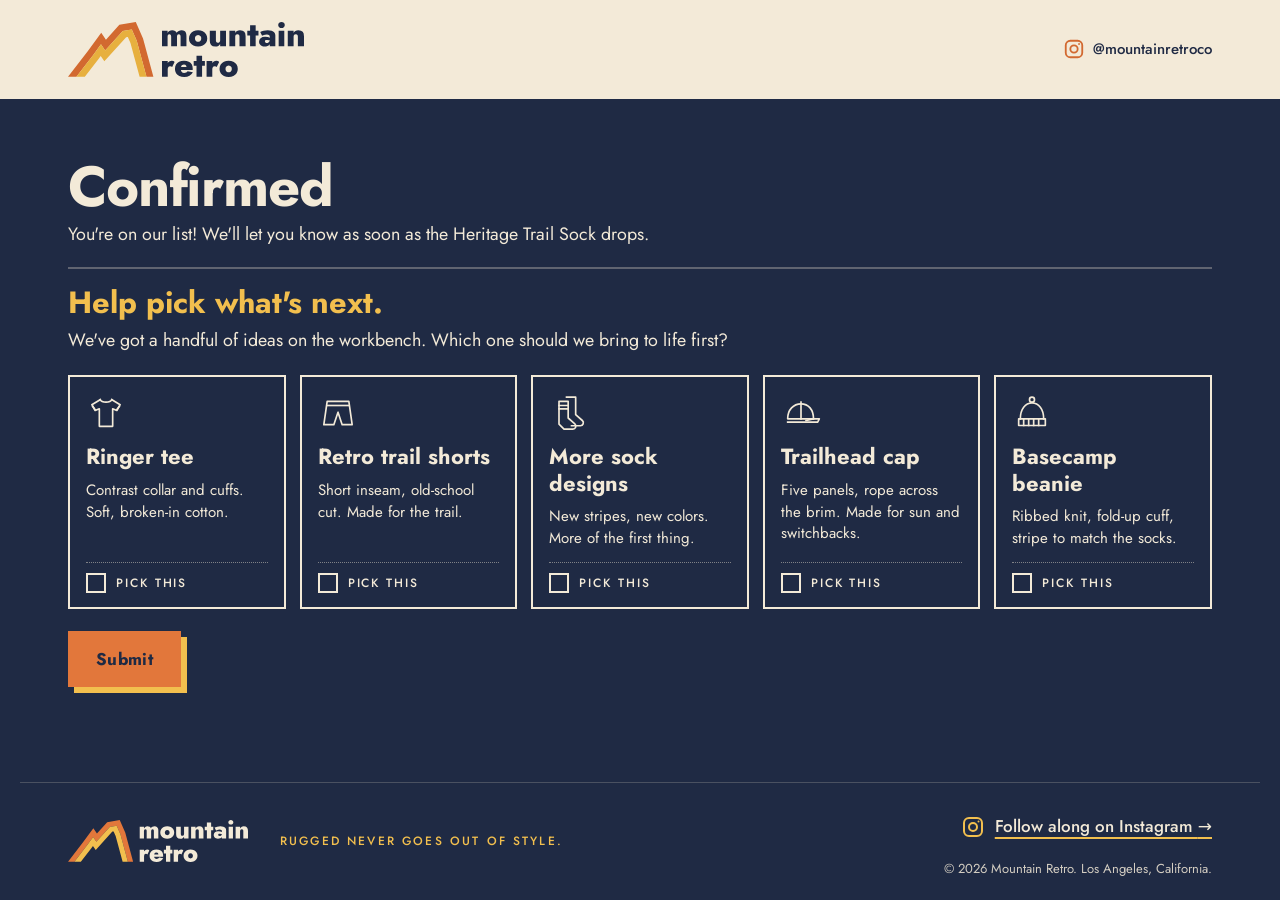
==== thank-you/index.html @ d69881cb "Version the stylesheet link so browsers pick up the new sage color Co-Authored-By: Claude Opus 5.5 <" ====
<!doctype html>
<html lang="en">
<head>
<meta charset="utf-8">
<meta name="viewport" content="width=device-width, initial-scale=1">
<title>You're on the list | Mountain Retro</title>
<meta name="robots" content="noindex">
<meta name="theme-color" content="#1f2a44">
<link rel="icon" type="image/svg+xml" href="../assets/img/favicon.svg">
<link rel="preload" href="../assets/fonts/jost-latin-700-normal.woff2" as="font" type="font/woff2" crossorigin>
<link rel="stylesheet" href="../assets/site.css?v=2">
<script>
  /* ---------------------------------------------------------------
     POLL STORAGE
     Paste the URL of the endpoint that saves votes (for example the
     Google Apps Script web app described in README.md). Until this is
     set, the page says plainly that votes are NOT being saved.
     --------------------------------------------------------------- */
  window.MR_POLL_ENDPOINT = "https://script.google.com/macros/s/AKfycbyuEu_ULR9PY1YsqTiw3uSt2c7VTjY5VEg5aHToPqflirYzflvzITsJSUspZycbG3fU/exec";
</script>
<style>
.setup-note { display: none; background: var(--sock-red); color: #fff; }
.setup-note.show { display: block; }
.setup-note .wrap { padding-top: 10px; padding-bottom: 10px; font-size: 14px; }
.setup-note code { font-family: ui-monospace, Menlo, monospace; font-size: 13px; }

.poll-page { min-height: 100vh; min-height: 100svh; display: flex; flex-direction: column; background: var(--navy); }
.poll-page .masthead { background: var(--cream); }
.social-head { display: inline-flex; align-items: center; gap: 8px; min-height: 44px; font-size: 15px; font-weight: 500; text-decoration: none; color: var(--navy); }
.social-head svg { color: var(--orange); }
.social-head:hover span { text-decoration: underline; }
.poll-page main { flex: 1; display: flex; }
.poll { background: var(--navy); color: var(--cream); flex: 1; display: flex; align-items: center; }
.poll .wrap { width: 100%; }
.poll .wrap { padding-top: clamp(24px, 3vh, 48px); padding-bottom: clamp(24px, 3vh, 48px); }
.poll-head { margin-bottom: 22px; }
.poll-head p { margin: 8px 0 0; font-size: clamp(16px, 1.4vw, 19px); line-height: 1.45; max-width: 720px; }
.poll-head .ask { margin-top: 20px; border-top: 2px solid rgba(243, 234, 216, .3); padding-top: 18px; }
.poll h2 { margin: 0; font-size: clamp(24px, 2.4vw, 34px); line-height: 1.05; font-weight: 700; color: var(--gold-on-navy); }
.poll-page .foot .wrap { padding-top: 22px; padding-bottom: 22px; border-top: 1px solid rgba(243, 234, 216, .2); }
.poll h1 { margin: 0; font-size: clamp(40px, 4.4vw, 60px); line-height: .95; font-weight: 700; letter-spacing: -.02em; }

.ballot { border: 0; margin: 0; padding: 0; display: grid; grid-template-columns: repeat(5, minmax(0, 1fr)); gap: 14px; }
.ballot legend { position: absolute; left: -9999px; }
.opt { position: relative; }
.opt input { position: absolute; opacity: 0; top: 24px; left: 24px; width: 1px; height: 1px; margin: 0; pointer-events: none; }
.opt label {
  display: grid; grid-template-rows: auto 1fr auto; gap: 12px; height: 100%;
  padding: 16px 16px 14px;
  border: 2px solid var(--cream); cursor: pointer;
  transition: background .12s ease, color .12s ease;
}
.opt svg { width: 40px; height: 40px; }
.opt .name { font-size: 22px; font-weight: 700; line-height: 1.05; }
.opt .desc { font-size: 15px; line-height: 1.45; display: block; margin-top: 8px; font-weight: 400; }
.opt .box { display: flex; align-items: center; gap: 10px; font-size: 12px; font-weight: 500; letter-spacing: .16em; text-transform: uppercase; padding-top: 10px; border-top: 1px dotted rgba(243, 234, 216, .45); }
.opt input:checked + label .box { border-top-color: rgba(31, 42, 68, .35); }
.opt input:checked + label svg { color: var(--orange); }
.opt .box::before { content: ""; width: 20px; height: 20px; border: 2px solid currentColor; flex: none; }
.opt label:hover { background: rgba(243, 234, 216, .08); }
.opt input:focus-visible + label { outline: 3px solid var(--gold-on-navy); outline-offset: 3px; }
.opt input:checked + label { background: var(--cream); color: var(--navy); }
.opt input:checked + label .box::before { background: var(--navy); box-shadow: inset 0 0 0 3px var(--cream); }
.opt input:disabled + label { cursor: default; }

.poll-actions { display: flex; flex-wrap: wrap; align-items: center; gap: 12px 28px; margin-top: 22px; }
.poll .btn { background: var(--orange-on-navy); color: var(--navy); border-color: var(--orange-on-navy); box-shadow: 6px 6px 0 var(--gold-on-navy); }
.poll .btn:hover { box-shadow: 4px 4px 0 var(--gold-on-navy); }
.poll .btn[disabled] { opacity: .55; cursor: not-allowed; transform: none; }
.status { margin: 0; font-size: 16px; min-height: 1.5em; flex-basis: 100%; }
.status.ok { color: var(--gold-on-navy); font-weight: 700; }
.status.warn { color: var(--cream); background: var(--sock-red); padding: 8px 12px; font-weight: 500; }

@media (max-width: 999px) {
  .ballot { grid-template-columns: repeat(3, minmax(0, 1fr)); }
}
@media (max-width: 1100px) {
  .opt .name { font-size: 19px; }
  .opt .desc { font-size: 14px; }
}
@media (max-height: 800px) and (min-width: 561px) {
  .poll-page .masthead .wrap { padding-top: 14px; padding-bottom: 14px; }
  .poll .wrap { padding-top: 20px; padding-bottom: 20px; }
  .poll h1 { font-size: clamp(36px, 3.6vw, 48px); }
  .poll-head { margin-bottom: 16px; }
  .poll-head p { margin-top: 4px; }
  .poll-head .ask { margin-top: 12px; padding-top: 12px; }
  .opt .desc { margin-top: 4px; }
  .opt svg { width: 32px; height: 32px; }
  .opt label { gap: 8px; padding-top: 12px; padding-bottom: 12px; }
  .poll .wrap { padding-top: 14px; padding-bottom: 14px; }
  .poll-actions { margin-top: 16px; }
  .poll-page .foot .wrap { padding-top: 14px; padding-bottom: 14px; }
  .opt label { gap: 10px; padding-top: 14px; }
}
@media (max-width: 900px) {
  .poll-head .ask { margin-top: 16px; padding-top: 14px; }
  .ballot { grid-template-columns: repeat(2, minmax(0, 1fr)); gap: 10px; }
  .opt label { gap: 8px; padding: 12px 14px; }
  .opt svg { width: 40px; height: 40px; }
}
@media (max-width: 560px) {
  .poll-page .masthead .wrap { padding-top: 12px; padding-bottom: 12px; }
  .poll-page .masthead .logo img { width: 150px; }
  .social-head span { display: none; }
  .poll-page .foot .tag { display: none; }
  .poll .wrap { padding-top: 20px; padding-bottom: 24px; }
  .poll-head { margin-bottom: 18px; }
  .poll-head p { margin-top: 6px; font-size: 15px; }
  .poll h1 { font-size: 36px; }
  .poll h2 { font-size: 22px; }
  .ballot { gap: 8px; }
  .opt label { padding: 10px 12px; gap: 6px; }
  .opt svg { width: 32px; height: 32px; }
  .opt .name { font-size: 17px; }
  .opt .desc { font-size: 13px; line-height: 1.35; margin-top: 4px; }
  .opt .box { font-size: 11px; letter-spacing: .12em; }
  .opt .box::before { width: 16px; height: 16px; }
  .poll-actions { margin-top: 18px; }
  .poll .btn { width: 100%; }
}
</style>
</head>
<body class="poll-page">

<div class="setup-note" id="setup-note" role="note">
  <div class="wrap"><strong>Setup needed:</strong> poll votes are not being saved yet. Add an endpoint URL to <code>MR_POLL_ENDPOINT</code> in <code>thank-you/index.html</code> (see README).</div>
</div>

<header class="masthead">
  <div class="wrap">
    <a class="logo" href="../" aria-label="Mountain Retro home">
      <img src="../assets/img/mountain-retro-lockup-light-transparent.svg" alt="Mountain Retro" width="236" height="55">
    </a>
    <a class="social social-head" href="https://www.instagram.com/mountainretroco/" target="_blank" rel="noopener" aria-label="Mountain Retro on Instagram (opens in a new tab)">
        <svg viewBox="0 0 24 24" width="22" height="22" fill="none" stroke="currentColor" stroke-width="2" aria-hidden="true"><rect x="3" y="3" width="18" height="18" rx="5"/><circle cx="12" cy="12" r="4"/><circle cx="17.5" cy="6.5" r="1" fill="currentColor" stroke="none"/></svg>
        <span>@mountainretroco</span>
      </a>
  </div>
</header>

<main>
  <section class="poll" aria-labelledby="confirm-title">
    <div class="wrap">
      <div class="poll-head">
        <div>
          <h1 id="confirm-title">Confirmed</h1>
          <p>You're on our list! We'll let you know as soon as the Heritage Trail Sock drops.</p>
        </div>
        <div class="ask">
          <h2 id="poll-title">Help pick what's next.</h2>
          <p>We've got a handful of ideas on the workbench. Which one should we bring to life first?</p>
        </div>
      </div>

      <form id="poll" novalidate>
        <fieldset class="ballot">
          <legend>What should Mountain Retro make next?</legend>
          <div class="opt">
            <input type="radio" name="choice" id="c-tee" value="ringer-tee">
            <label for="c-tee">
              <svg viewBox="0 0 48 48" fill="none" stroke="currentColor" stroke-width="2" stroke-linecap="square" stroke-linejoin="round" aria-hidden="true"><path d="M17 8 7 14l4 7 5-2v21h16V19l5 2 4-7-10-6"/><path d="M17 8c2 4 12 4 14 0"/><path d="M8 16l3 4M40 16l-3 4"/></svg><span><span class="name">Ringer tee</span><span class="desc">Contrast collar and cuffs. Soft, broken-in cotton.</span></span>
              <span class="box">Pick this</span>
            </label>
          </div>
          <div class="opt">
            <input type="radio" name="choice" id="c-shorts" value="retro-trail-shorts">
            <label for="c-shorts">
              <svg viewBox="0 0 48 48" fill="none" stroke="currentColor" stroke-width="2" stroke-linecap="square" stroke-linejoin="round" aria-hidden="true"><path d="M11 10h26l4 28H29l-5-15-5 15H7Z"/><path d="M11 15h26"/></svg><span><span class="name">Retro trail shorts</span><span class="desc">Short inseam, old-school cut. Made for the trail.</span></span>
              <span class="box">Pick this</span>
            </label>
          </div>
          <div class="opt">
            <input type="radio" name="choice" id="c-socks" value="more-sock-designs">
            <label for="c-socks">
              <svg viewBox="0 0 48 48" fill="none" stroke="currentColor" stroke-width="2" stroke-linecap="square" stroke-linejoin="round" aria-hidden="true"><path d="M21 5h11v21l8 7a3.6 3.6 0 0 1-2.5 6.3H27"/><path d="M12 10h11v20l8 7a3.6 3.6 0 0 1-2.5 6.3H18l-6-6Z"/><path d="M12 15h11M12 19h11"/></svg><span><span class="name">More sock designs</span><span class="desc">New stripes, new colors. More of the first thing.</span></span>
              <span class="box">Pick this</span>
            </label>
          </div>
          <div class="opt">
            <input type="radio" name="choice" id="c-cap" value="trailhead-cap">
            <label for="c-cap">
              <svg viewBox="0 0 48 48" fill="none" stroke="currentColor" stroke-width="2" stroke-linecap="square" stroke-linejoin="round" aria-hidden="true"><path d="M8 31c0-11 7-18 16-18s15 7 15 18Z"/><path d="M39 31h7l-2 4H8"/><path d="M24 13v-2M24 13v18"/><path d="M30 33l9-2"/></svg><span><span class="name">Trailhead cap</span><span class="desc">Five panels, rope across the brim. Made for sun and switchbacks.</span></span>
              <span class="box">Pick this</span>
            </label>
          </div>
          <div class="opt">
            <input type="radio" name="choice" id="c-beanie" value="basecamp-beanie">
            <label for="c-beanie">
              <svg viewBox="0 0 48 48" fill="none" stroke="currentColor" stroke-width="2" stroke-linecap="square" stroke-linejoin="round" aria-hidden="true"><path d="M10 31c0-12 6-19 14-19s14 7 14 19"/><path d="M8 31h32v8H8Z"/><path d="M14 31v8M20 31v8M26 31v8M32 31v8"/><circle cx="24" cy="8" r="3"/></svg><span><span class="name">Basecamp beanie</span><span class="desc">Ribbed knit, fold-up cuff, stripe to match the socks.</span></span>
              <span class="box">Pick this</span>
            </label>
          </div>
        </fieldset>

        <div class="poll-actions">
          <button class="btn" type="submit" id="vote-btn">Submit</button>
          <p class="status" id="status" role="status" aria-live="polite"></p>
        </div>
      </form>
    </div>
  </section>

</main>

<footer class="foot">
  <div class="wrap">
    <img src="../assets/img/mountain-retro-lockup-dark-transparent.svg" alt="Mountain Retro" width="180" height="42" loading="lazy">
    <span class="label tag">Rugged never goes out of style.</span>
    <div class="foot-end">
      <a class="social" href="https://www.instagram.com/mountainretroco/" target="_blank" rel="noopener" aria-label="Follow along on Instagram (opens in a new tab)">
        <svg viewBox="0 0 24 24" width="22" height="22" fill="none" stroke="currentColor" stroke-width="2" aria-hidden="true"><rect x="3" y="3" width="18" height="18" rx="5"/><circle cx="12" cy="12" r="4"/><circle cx="17.5" cy="6.5" r="1" fill="currentColor" stroke="none"/></svg>
        <span>Follow along on Instagram <span aria-hidden="true">&rarr;</span></span>
      </a>
      <small>&copy; <span id="yr">2026</span> Mountain Retro. Los Angeles, California.</small>
    </div>
  </div>
</footer>

<script>
(function () {
  document.getElementById('yr').textContent = new Date().getFullYear();
  var ENDPOINT = (window.MR_POLL_ENDPOINT || '').trim();
  var KEY = 'mr_poll_vote_v2';
  var EMAIL_KEY = 'mr_email';
  var form = document.getElementById('poll');
  var btn = document.getElementById('vote-btn');
  var status = document.getElementById('status');
  var names = { 'ringer-tee': 'the ringer tee', 'retro-trail-shorts': 'retro trail shorts', 'more-sock-designs': 'more sock designs', 'trailhead-cap': 'the trailhead cap', 'basecamp-beanie': 'the basecamp beanie' };

  function store(get, val) {
    try { return get ? localStorage.getItem(KEY) : localStorage.setItem(KEY, val); } catch (e) { return null; }
  }
  // Who is voting: an email or Kit subscriber ID in the link (?email= / ?ck_subscriber_id=), else the
  // address the landing page saved when they signed up in this browser. Kit IDs are saved as "kit:<id>".
  var params = new URLSearchParams(location.search);
  var voter = (params.get('email') || '').trim();
  if (!voter) { try { voter = localStorage.getItem(EMAIL_KEY) || ''; } catch (e) {} }
  if (!voter && params.get('ck_subscriber_id')) voter = 'kit:' + params.get('ck_subscriber_id').trim();
  if (params.get('email')) { try { localStorage.setItem(EMAIL_KEY, voter); } catch (e) {} }
  function say(msg, cls) { status.textContent = msg; status.className = 'status' + (cls ? ' ' + cls : ''); }
  function lock(choice) {
    var el = form.querySelector('input[value="' + choice + '"]');
    if (el) el.checked = true;
    form.querySelectorAll('input').forEach(function (i) { i.disabled = true; });
    btn.disabled = true;
    btn.textContent = 'Submitted!';
  }

  if (!ENDPOINT) document.getElementById('setup-note').classList.add('show');

  // Already voted from this browser (only recorded after a confirmed save).
  var prior = store(true);
  if (prior && names[prior]) { lock(prior); say('You voted for ' + names[prior] + '. Thanks for weighing in.', 'ok'); }

  var sending = false;
  form.addEventListener('submit', function (e) {
    e.preventDefault();
    if (sending || btn.disabled) return; // one vote in flight at a time
    var picked = form.querySelector('input[name="choice"]:checked');
    if (!picked) { say('Pick one first.'); return; }
    var choice = picked.value;

    if (!ENDPOINT) {
      say('Heads up: poll storage isn\'t connected yet, so this vote was not saved.', 'warn');
      return;
    }

    sending = true;
    btn.disabled = true;
    btn.textContent = 'Submitting...';
    form.querySelectorAll('input').forEach(function (i) { i.disabled = true; });
    say('');
    // text/plain keeps this a "simple" request (no CORS preflight), which Google Apps Script accepts.
    fetch(ENDPOINT, {
      method: 'POST',
      headers: { 'Content-Type': 'text/plain;charset=utf-8' },
      body: JSON.stringify({ choice: choice, email: voter, submitted_at: new Date().toISOString(), page: location.pathname })
    })
      .then(function (r) { if (!r.ok) throw new Error('HTTP ' + r.status); return r.json().catch(function () { return {}; }); })
      .then(function (data) {
        // Only a confirmed save counts; the endpoint answers {"ok": true}.
        if (!data || data.ok !== true) throw new Error('not saved');
        store(false, choice);
        lock(choice);
        say('Vote counted. Thanks for helping us choose.', 'ok');
        setTimeout(function () { location.href = '../'; }, 4000);
      })
      .catch(function () {
        sending = false;
        form.querySelectorAll('input').forEach(function (i) { i.disabled = false; });
        btn.disabled = false;
        btn.textContent = 'Submit';
        say('That didn\'t go through, so your vote wasn\'t saved. Try again in a minute.', 'warn');
      });
  });
})();
</script>
</body>
</html>
---- assets/site.css ----
/* Mountain Retro: shared styles for the landing page and /thank-you
   Colors and type come from the Mountain Retro design system (tokens.json). */

@font-face { font-family: "Jost"; font-style: normal; font-weight: 400; font-display: swap; src: url("fonts/jost-latin-400-normal.woff2") format("woff2"); }
@font-face { font-family: "Jost"; font-style: italic; font-weight: 400; font-display: swap; src: url("fonts/jost-latin-400-italic.woff2") format("woff2"); }
@font-face { font-family: "Jost"; font-style: normal; font-weight: 500; font-display: swap; src: url("fonts/jost-latin-500-normal.woff2") format("woff2"); }
@font-face { font-family: "Jost"; font-style: normal; font-weight: 700; font-display: swap; src: url("fonts/jost-latin-700-normal.woff2") format("woff2"); }
@font-face { font-family: "Jost"; font-style: normal; font-weight: 800; font-display: swap; src: url("fonts/jost-latin-800-normal.woff2") format("woff2"); }

:root {
  --navy: #1f2a44;
  --cream: #f3ead8;
  --orange: #d26930;        /* on cream */
  --gold: #e7b03e;          /* on cream: never text */
  --orange-on-navy: #e2773b;
  --gold-on-navy: #f2bf4e;
  --sock-red: #b8372e;      /* accent only */
  --trail-green: #5f8a5a;   /* accent only */
  --sage: #dde3d1;          /* light secondary background */
  --font-sans: "Jost", "Futura", "Century Gothic", system-ui, sans-serif;
  --wrap: 1240px;
  --gutter: clamp(16px, 4vw, 48px);
}

*, *::before, *::after { box-sizing: border-box; }
html { -webkit-text-size-adjust: 100%; scroll-behavior: smooth; }
@media (prefers-reduced-motion: reduce) { html { scroll-behavior: auto; } }
body {
  margin: 0;
  background: var(--cream);
  color: var(--navy);
  font-family: var(--font-sans);
  font-size: 17px;
  line-height: 1.5;
  -webkit-font-smoothing: antialiased;
}
img { display: block; max-width: 100%; height: auto; }
figure { margin: 0; }
p { text-wrap: pretty; }
h1, h2, h3 { text-wrap: balance; }
a { color: inherit; }
:focus-visible { outline: 3px solid var(--orange); outline-offset: 3px; }

.wrap { max-width: var(--wrap); margin: 0 auto; padding: 0 var(--gutter); }

.label {
  font-size: 12px;
  font-weight: 500;
  letter-spacing: .18em;
  text-transform: uppercase;
  line-height: 1.4;
}

.skip { position: absolute; left: -9999px; top: 0; }
.skip:focus { left: 16px; top: 16px; z-index: 10; background: var(--navy); color: var(--cream); padding: 10px 14px; }

/* ---------- Top strip + masthead ---------- */
.strip { background: var(--navy); color: var(--cream); }
.strip .wrap { display: flex; justify-content: space-between; gap: 16px; padding-top: 9px; padding-bottom: 9px; }
.strip .label { font-size: 11px; }
.strip .gold { color: var(--gold-on-navy); }

.masthead { border-bottom: 2px solid var(--navy); }
.masthead .wrap { display: flex; align-items: center; justify-content: space-between; gap: 24px; padding-top: 22px; padding-bottom: 22px; }
.masthead .logo img { width: clamp(170px, 20vw, 236px); }
.masthead-meta { display: flex; align-items: center; gap: 28px; }
.masthead-meta .label { text-align: right; }

/* ---------- Buttons ---------- */
.btn {
  display: inline-flex; align-items: center; justify-content: center; gap: 12px;
  min-height: 52px;
  padding: 14px 26px;
  background: var(--navy);
  color: var(--cream);
  font-family: var(--font-sans);
  font-size: 17px; font-weight: 700; letter-spacing: .02em;
  text-decoration: none;
  border: 2px solid var(--navy);
  border-radius: 0;
  box-shadow: 6px 6px 0 var(--orange);
  cursor: pointer;
  transition: transform .12s ease, box-shadow .12s ease;
}
.btn:hover { transform: translate(2px, 2px); box-shadow: 4px 4px 0 var(--orange); }
.btn:active { transform: translate(6px, 6px); box-shadow: 0 0 0 var(--orange); }
.btn-sm { min-height: 44px; padding: 10px 16px; font-size: 15px; box-shadow: 4px 4px 0 var(--orange); }
.btn-sm:hover { box-shadow: 2px 2px 0 var(--orange); }
.btn .arrow { font-weight: 400; }

/* ---------- The stripe (from the mark and the sock cuff) ---------- */
.stripe { display: grid; grid-template-rows: 14px 6px 34px; }
.stripe span:nth-child(1) { background: var(--gold); }
.stripe span:nth-child(2) { background: transparent; }
.stripe span:nth-child(3) { background: var(--orange); }

/* ---------- Footer ---------- */
.foot { background: var(--navy); color: var(--cream); }
.foot .wrap { display: grid; grid-template-columns: auto 1fr auto; align-items: center; gap: 32px; padding-top: 44px; padding-bottom: 44px; }
.foot img { width: 180px; }
.foot .tag { color: var(--gold-on-navy); }
.foot small { font-size: 13px; opacity: .85; text-align: right; }
.foot-end { display: flex; flex-direction: column; align-items: flex-end; gap: 10px; }
.foot .social { display: inline-flex; align-items: center; gap: 10px; min-height: 44px; font-size: 17px; font-weight: 500; text-decoration: none; color: var(--cream); }
.foot .social > span { text-decoration: underline; text-decoration-color: var(--gold-on-navy); text-decoration-thickness: 2px; text-underline-offset: 5px; }
.foot .social:hover > span { color: var(--gold-on-navy); }
.foot .social:focus-visible { outline: 3px solid var(--gold-on-navy); outline-offset: 4px; }
.foot .social svg { width: 24px; height: 24px; flex: none; }
.foot .social svg { color: var(--gold-on-navy); }
@media (max-width: 720px) {
  .foot .wrap { grid-template-columns: 1fr; gap: 18px; }
  .foot small { text-align: left; }
  .foot-end { align-items: flex-start; }
}
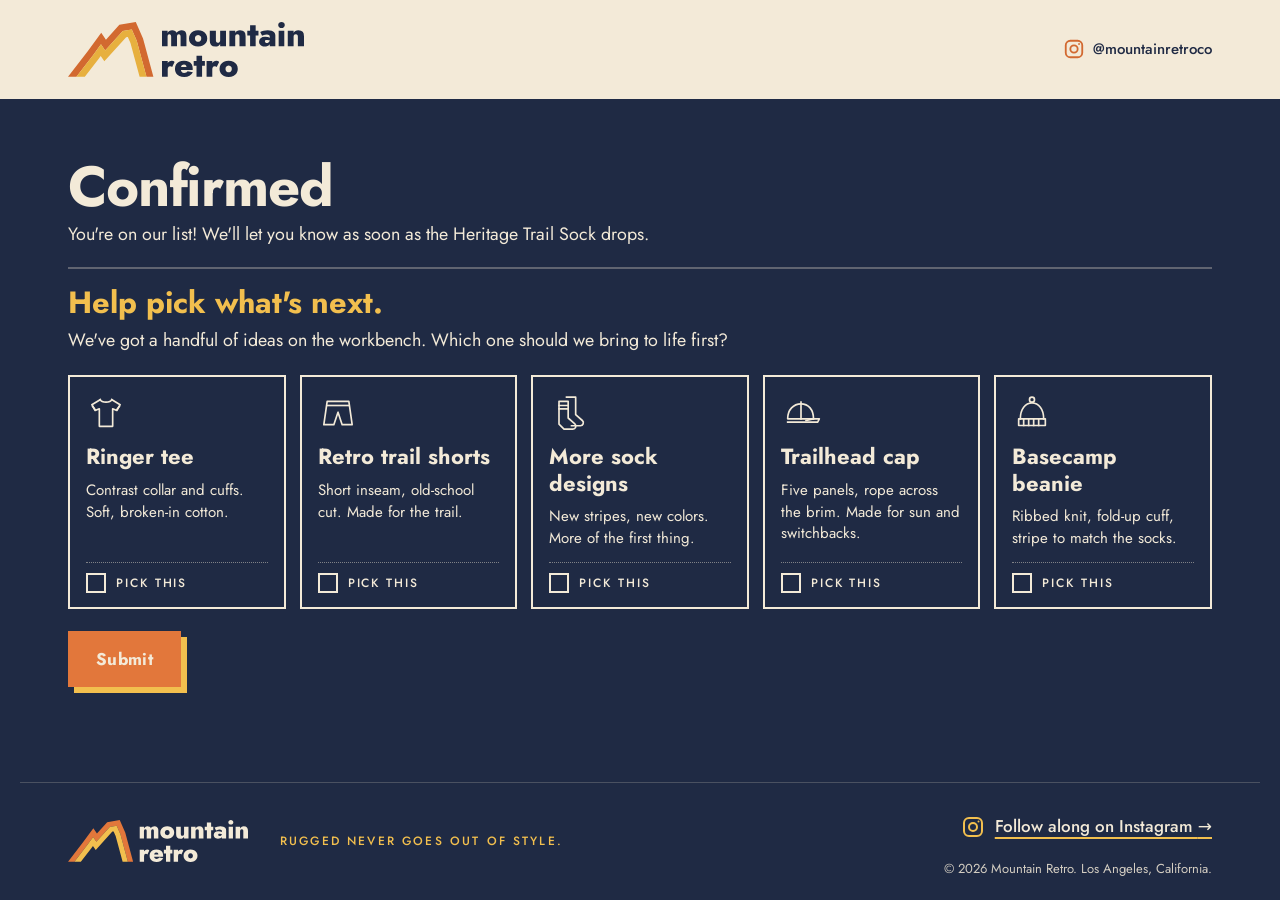
==== commit aa041eef: "Use cream labels on orange buttons and drop the mobile nav divider Co-Authored-By: Claude Opus 5.5 <" ====
--- a/thank-you/index.html
+++ b/thank-you/index.html
@@ -8,7 +8,7 @@
 <meta name="theme-color" content="#1f2a44">
 <link rel="icon" type="image/svg+xml" href="../assets/img/favicon.svg">
 <link rel="preload" href="../assets/fonts/jost-latin-700-normal.woff2" as="font" type="font/woff2" crossorigin>
-<link rel="stylesheet" href="../assets/site.css?v=2">
+<link rel="stylesheet" href="../assets/site.css?v=7">
 <script>
   /* ---------------------------------------------------------------
      POLL STORAGE
@@ -64,7 +64,7 @@
 .opt input:disabled + label { cursor: default; }
 
 .poll-actions { display: flex; flex-wrap: wrap; align-items: center; gap: 12px 28px; margin-top: 22px; }
-.poll .btn { background: var(--orange-on-navy); color: var(--navy); border-color: var(--orange-on-navy); box-shadow: 6px 6px 0 var(--gold-on-navy); }
+.poll .btn { background: var(--orange-on-navy); color: var(--cream); border-color: var(--orange-on-navy); box-shadow: 6px 6px 0 var(--gold-on-navy); }
 .poll .btn:hover { box-shadow: 4px 4px 0 var(--gold-on-navy); }
 .poll .btn[disabled] { opacity: .55; cursor: not-allowed; transform: none; }
 .status { margin: 0; font-size: 16px; min-height: 1.5em; flex-basis: 100%; }
--- a/assets/site.css
+++ b/assets/site.css
@@ -16,7 +16,8 @@
   --gold-on-navy: #f2bf4e;
   --sock-red: #b8372e;      /* accent only */
   --trail-green: #5f8a5a;   /* accent only */
-  --sage: #dde3d1;          /* light secondary background */
+  --sage: #cad9c9;          /* light secondary background */
+  --sage-wash: #cad9c9a8;   /* sage at ~66% over cream, for homepage sections */
   --font-sans: "Jost", "Futura", "Century Gothic", system-ui, sans-serif;
   --wrap: 1240px;
   --gutter: clamp(16px, 4vw, 48px);
@@ -96,7 +97,7 @@
 
 /* ---------- Footer ---------- */
 .foot { background: var(--navy); color: var(--cream); }
-.foot .wrap { display: grid; grid-template-columns: auto 1fr auto; align-items: center; gap: 32px; padding-top: 44px; padding-bottom: 44px; }
+.foot .wrap { display: grid; grid-template-columns: auto 1fr auto; align-items: center; gap: 32px; padding-top: 32px; padding-bottom: 32px; }
 .foot img { width: 180px; }
 .foot .tag { color: var(--gold-on-navy); }
 .foot small { font-size: 13px; opacity: .85; text-align: right; }
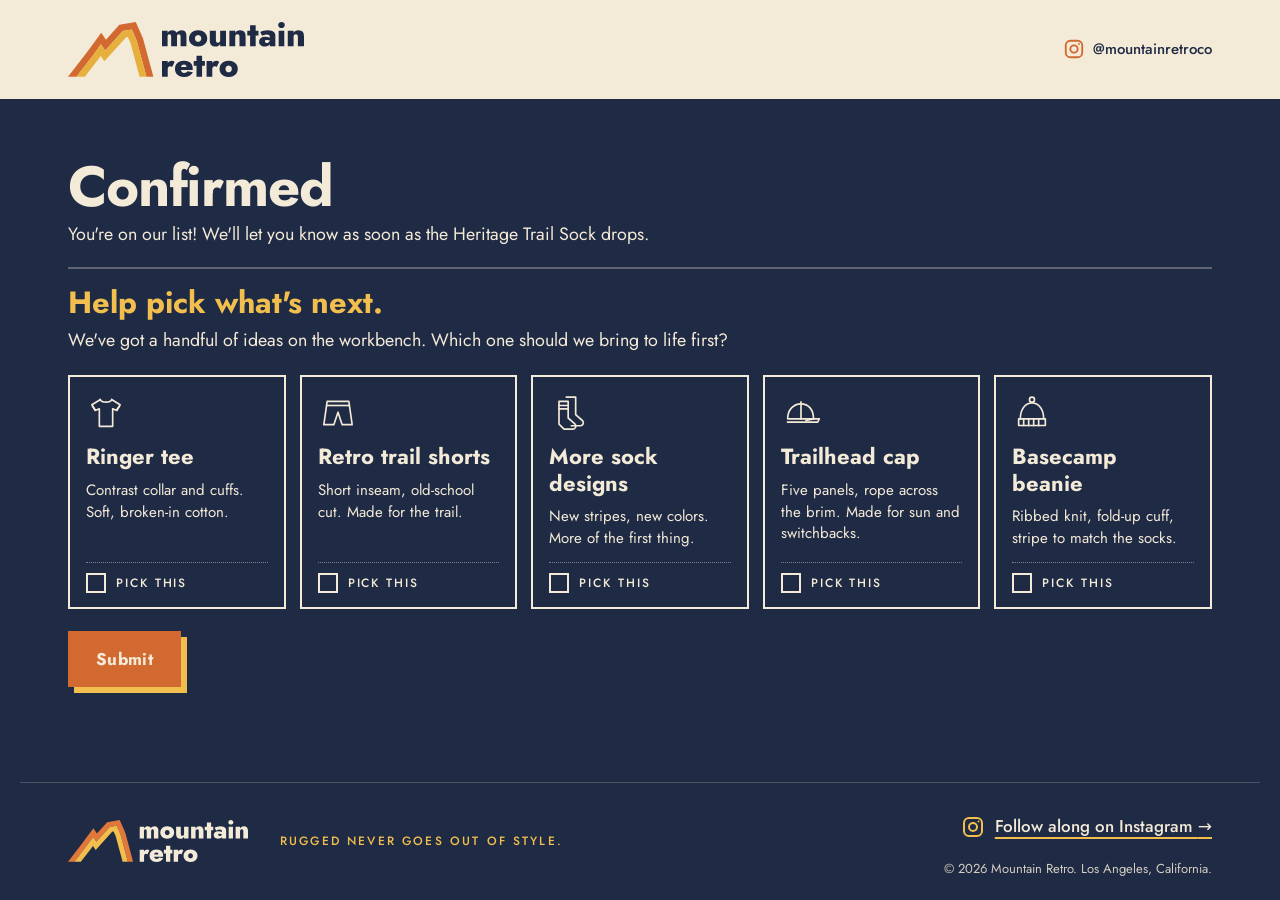
==== commit e04e74a6: "Use the deeper brand orange for orange buttons Co-Authored-By: Claude Opus 5.5 <noreply@anthropic.co" ====
--- a/thank-you/index.html
+++ b/thank-you/index.html
@@ -64,7 +64,7 @@
 .opt input:disabled + label { cursor: default; }
 
 .poll-actions { display: flex; flex-wrap: wrap; align-items: center; gap: 12px 28px; margin-top: 22px; }
-.poll .btn { background: var(--orange-on-navy); color: var(--cream); border-color: var(--orange-on-navy); box-shadow: 6px 6px 0 var(--gold-on-navy); }
+.poll .btn { background: var(--orange); color: var(--cream); border-color: var(--orange); box-shadow: 6px 6px 0 var(--gold-on-navy); }
 .poll .btn:hover { box-shadow: 4px 4px 0 var(--gold-on-navy); }
 .poll .btn[disabled] { opacity: .55; cursor: not-allowed; transform: none; }
 .status { margin: 0; font-size: 16px; min-height: 1.5em; flex-basis: 100%; }
